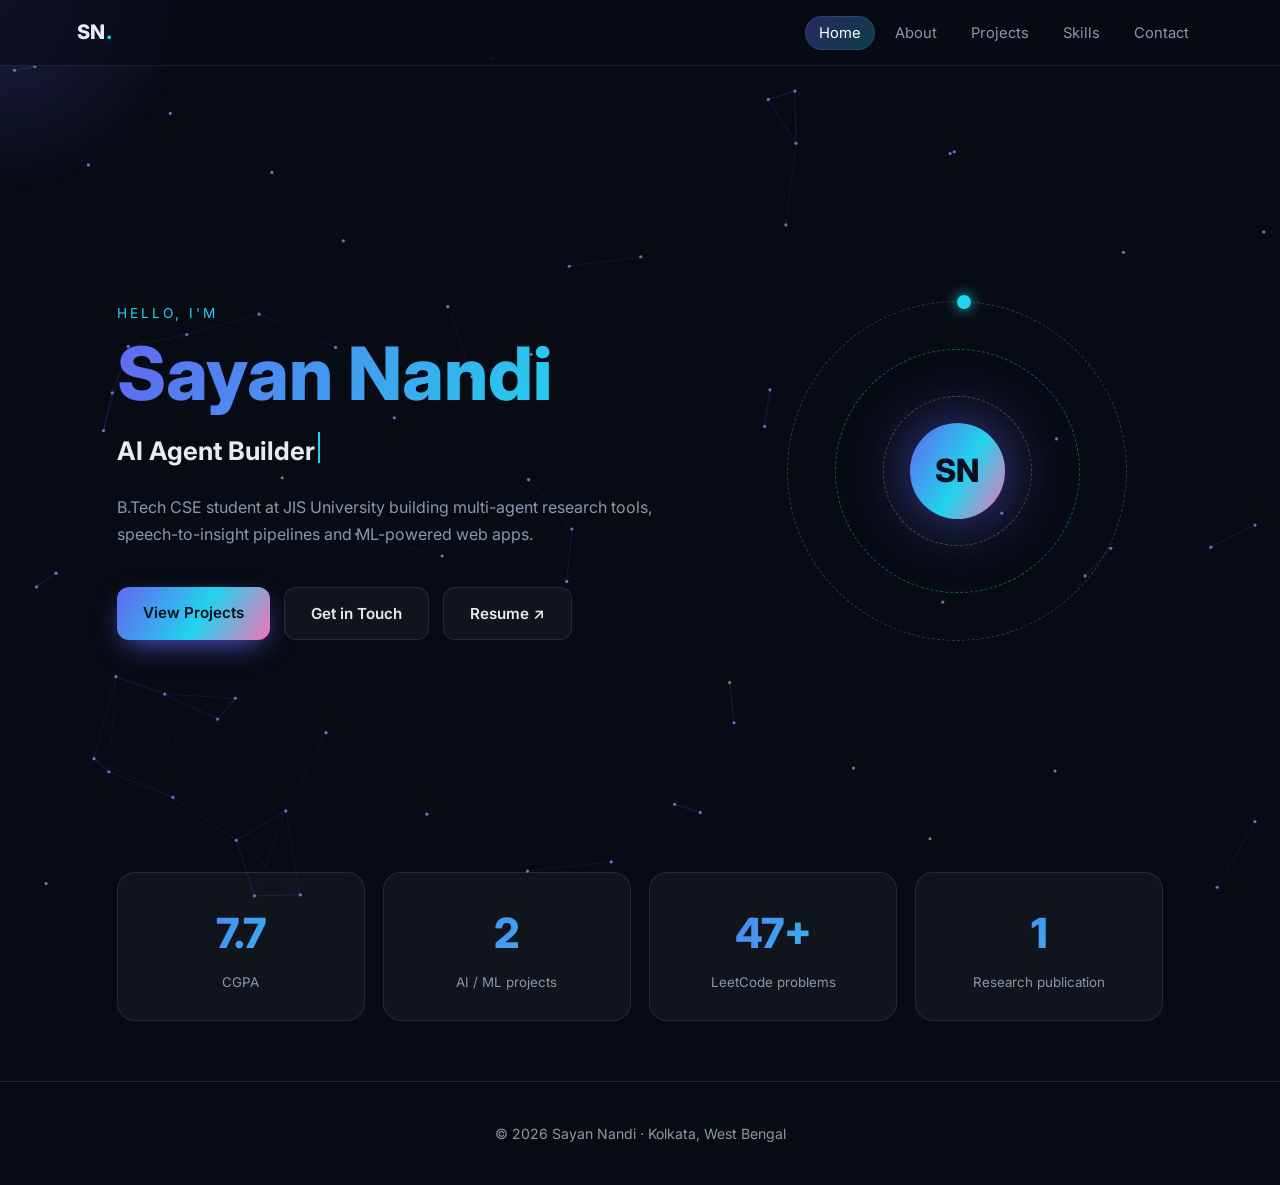
==== index.html @ bd5a3f63 "first commit" ====
<!DOCTYPE html>
<html lang="en">
<head>
<meta charset="UTF-8">
<meta name="viewport" content="width=device-width, initial-scale=1">
<title>Sayan Nandi | Portfolio</title>
<meta name="description" content="Portfolio of Sayan Nandi, B.Tech CSE student building AI agents and ML apps.">
<link rel="preconnect" href="https://fonts.googleapis.com">
<link href="https://fonts.googleapis.com/css2?family=Inter:wght@400;500;600;800&display=swap" rel="stylesheet">
<link rel="stylesheet" href="css/style.css">
</head>
<body>
<canvas id="bg"></canvas><div class="glow"></div><div class="progress"></div><div id="curtain"></div>
<nav>
  <a class="logo" href="index.html">SN<span>.</span></a>
  <button class="burger" aria-label="Menu">☰</button>
  <ul class="links">
    <li><a href="index.html">Home</a></li>
    <li><a href="about.html">About</a></li>
    <li><a href="projects.html">Projects</a></li>
    <li><a href="skills.html">Skills</a></li>
    <li><a href="contact.html">Contact</a></li>
  </ul>
</nav>
<main>
  <section class="hero">
    <div>
      <p class="eyebrow reveal">Hello, I'm</p>
      <h1 class="reveal d1"><span class="grad">Sayan Nandi</span></h1>
      <p class="typing reveal d2"><b id="typed" data-words='["AI Agent Builder","Machine Learning Enthusiast","Research Intern","Full-Stack Learner","GSSoC 2026 Contributor"]'></b><span class="cursor"></span></p>
      <p class="sub reveal d3">B.Tech CSE student at JIS University  building multi-agent research tools, speech-to-insight pipelines and ML-powered web apps.</p>
      <div class="btns reveal d3">
        <a class="btn primary" href="projects.html">View Projects</a>
        <a class="btn" href="contact.html">Get in Touch</a>
        <a class="btn" href="SayanResumeNew.pdf" target="_blank">Resume ↗</a>
      </div>
    </div>
    <div class="orb reveal d2">
      <div class="ring"><i class="dot"></i></div><div class="ring"></div><div class="ring"></div>
      <div class="core">SN</div>
    </div>
  </section>

  <section class="stats">
    <div class="card stat reveal"><div class="num grad" data-count="9.4" data-dec="1">0</div><small>CGPA</small></div>
    <div class="card stat reveal d1"><div class="num grad" data-count="3">0</div><small>AI / ML projects</small></div>
    <div class="card stat reveal d2"><div class="num grad" data-count="57" data-suffix="+">0</div><small>LeetCode problems</small></div>
    <div class="card stat reveal d3"><div class="num grad" data-count="1">0</div><small>Research publication</small></div>
  </section>
</main>
<footer>© <span id="year"></span> Sayan Nandi · Kolkata, West Bengal</footer>
<script src="js/main.js"></script>
</body>
</html>
---- css/style.css ----
:root{
  --bg:#070b14; --bg2:#0d1424; --card:rgba(255,255,255,.04); --line:rgba(255,255,255,.09);
  --text:#e6ecf5; --muted:#8b97ab; --a1:#6366f1; --a2:#22d3ee; --a3:#f472b6;
  --grad:linear-gradient(120deg,var(--a1),var(--a2) 55%,var(--a3));
}
*{box-sizing:border-box;margin:0;padding:0}
html{scroll-behavior:smooth}
body{font-family:'Inter',system-ui,sans-serif;background:var(--bg);color:var(--text);line-height:1.65;overflow-x:hidden;min-height:100vh}
a{color:inherit;text-decoration:none}
#bg{position:fixed;inset:0;z-index:-2}
.glow{position:fixed;width:420px;height:420px;border-radius:50%;pointer-events:none;z-index:-1;
  background:radial-gradient(circle,rgba(99,102,241,.22),transparent 65%);transform:translate(-50%,-50%);transition:opacity .3s}
.grad{background:var(--grad);-webkit-background-clip:text;background-clip:text;color:transparent;background-size:200% auto;animation:shine 6s linear infinite}
@keyframes shine{to{background-position:200% center}}

/* nav */
nav{position:fixed;top:0;left:0;right:0;z-index:50;display:flex;justify-content:space-between;align-items:center;
  padding:16px 6vw;backdrop-filter:blur(14px);background:rgba(7,11,20,.6);border-bottom:1px solid var(--line)}
.logo{font-weight:800;font-size:1.25rem;letter-spacing:.5px}
.logo span{color:var(--a2)}
.links{display:flex;gap:6px;list-style:none}
.links a{padding:8px 14px;border-radius:999px;color:var(--muted);font-size:.92rem;position:relative;transition:.25s}
.links a:hover{color:var(--text);background:var(--card)}
.links a.active{color:#fff;background:linear-gradient(120deg,rgba(99,102,241,.35),rgba(34,211,238,.25));box-shadow:0 0 0 1px var(--line) inset}
.burger{display:none;background:none;border:0;color:var(--text);font-size:1.6rem;cursor:pointer}

/* layout */
main{padding:120px 6vw 60px;max-width:1200px;margin:0 auto}
.eyebrow{color:var(--a2);font-size:.85rem;letter-spacing:3px;text-transform:uppercase;margin-bottom:10px}
h1{font-size:clamp(2.4rem,6vw,4.6rem);line-height:1.08;font-weight:800}
h2.title{font-size:clamp(1.8rem,4vw,2.8rem);font-weight:800;margin-bottom:8px}
.sub{color:var(--muted);max-width:640px;margin-bottom:40px}
.hero{min-height:78vh;display:grid;grid-template-columns:1.3fr .9fr;gap:40px;align-items:center}
.typing{font-size:clamp(1.1rem,2.4vw,1.6rem);margin:16px 0 22px;min-height:2.2rem;color:var(--muted)}
.typing b{color:var(--text)}
.cursor{display:inline-block;width:2px;height:1.2em;background:var(--a2);margin-left:3px;vertical-align:-3px;animation:blink 1s steps(1) infinite}
@keyframes blink{50%{opacity:0}}
.btns{display:flex;gap:14px;flex-wrap:wrap;margin-top:26px}
.btn{padding:13px 26px;border-radius:12px;font-weight:600;border:1px solid var(--line);transition:.3s;cursor:pointer;font-size:.95rem;background:var(--card);color:var(--text)}
.btn.primary{background:var(--grad);border:0;color:#08101f;box-shadow:0 10px 30px -10px var(--a1)}
.btn:hover{transform:translateY(-3px);box-shadow:0 14px 30px -12px var(--a2)}

/* avatar orb */
.orb{position:relative;width:min(340px,70vw);aspect-ratio:1;margin:auto}
.orb .ring{position:absolute;inset:0;border-radius:50%;border:1px dashed rgba(255,255,255,.2);animation:spin 18s linear infinite}
.orb .ring:nth-child(2){inset:14%;border-color:rgba(34,211,238,.4);animation-duration:12s;animation-direction:reverse}
.orb .ring:nth-child(3){inset:28%;border-color:rgba(244,114,182,.4);animation-duration:9s}
.orb .core{position:absolute;inset:36%;border-radius:50%;background:var(--grad);display:grid;place-items:center;
  font-weight:800;font-size:2rem;color:#08101f;animation:float 4s ease-in-out infinite;box-shadow:0 0 60px rgba(99,102,241,.6)}
.orb .dot{position:absolute;width:14px;height:14px;border-radius:50%;background:var(--a2);top:-7px;left:50%;box-shadow:0 0 14px var(--a2)}
@keyframes spin{to{transform:rotate(360deg)}}
@keyframes float{50%{transform:translateY(-12px)}}

/* grid + cards */
.grid{display:grid;gap:22px}
.g3{grid-template-columns:repeat(auto-fit,minmax(270px,1fr))}
.g2{grid-template-columns:repeat(auto-fit,minmax(340px,1fr))}
.card{background:var(--card);border:1px solid var(--line);border-radius:18px;padding:26px;position:relative;overflow:hidden;
  transition:transform .25s ease,border-color .3s;transform-style:preserve-3d}
.card::before{content:"";position:absolute;inset:0;background:radial-gradient(500px circle at var(--mx,50%) var(--my,0%),rgba(99,102,241,.16),transparent 45%);opacity:0;transition:.3s}
.card:hover{border-color:rgba(99,102,241,.5)}
.card:hover::before{opacity:1}
.card h3{font-size:1.2rem;margin-bottom:6px}
.card p,.card li{color:var(--muted);font-size:.95rem}
.card ul{padding-left:18px;margin-top:10px}
.meta{font-size:.82rem;color:var(--a2);margin-bottom:6px;letter-spacing:.5px}
.tags{display:flex;flex-wrap:wrap;gap:8px;margin:14px 0}
.tag{font-size:.75rem;padding:4px 11px;border-radius:999px;border:1px solid var(--line);background:rgba(255,255,255,.04);color:var(--text)}
.stats{display:grid;grid-template-columns:repeat(auto-fit,minmax(170px,1fr));gap:18px;margin-top:50px}
.stat{text-align:center}
.stat .num{font-size:2.6rem;font-weight:800}
.stat small{color:var(--muted)}

/* timeline */
.timeline{position:relative;padding-left:34px;border-left:2px solid var(--line)}
.tl-item{position:relative;margin-bottom:30px}
.tl-item::before{content:"";position:absolute;left:-43px;top:26px;width:14px;height:14px;border-radius:50%;background:var(--a2);box-shadow:0 0 0 5px rgba(34,211,238,.18)}

/* skills */
.chips{display:flex;flex-wrap:wrap;gap:12px;margin-top:14px}
.chip{padding:10px 18px;border-radius:12px;background:var(--card);border:1px solid var(--line);font-size:.92rem;
  animation:bob 4s ease-in-out infinite;transition:.25s}
.chip:nth-child(2n){animation-delay:-1s}.chip:nth-child(3n){animation-delay:-2s}
.chip:hover{border-color:var(--a2);color:var(--a2);transform:translateY(-4px) scale(1.06)}
@keyframes bob{50%{transform:translateY(-5px)}}

/* filter */
.filters{display:flex;gap:10px;margin-bottom:28px;flex-wrap:wrap}
.filters button{padding:9px 20px;border-radius:999px;border:1px solid var(--line);background:var(--card);color:var(--muted);cursor:pointer;transition:.25s;font-family:inherit}
.filters button.on,.filters button:hover{color:#fff;border-color:var(--a1);background:rgba(99,102,241,.25)}
.proj.hide{display:none}

/* contact */
form{display:grid;gap:14px}
input,textarea{width:100%;padding:14px 16px;border-radius:12px;border:1px solid var(--line);background:rgba(255,255,255,.04);color:var(--text);font:inherit;outline:none;transition:.25s}
input:focus,textarea:focus{border-color:var(--a2);box-shadow:0 0 0 3px rgba(34,211,238,.15)}
.contact-list{display:grid;gap:14px;margin-top:10px}
.contact-list a{display:flex;gap:12px;align-items:center;padding:14px 18px;border:1px solid var(--line);border-radius:14px;background:var(--card);transition:.25s}
.contact-list a:hover{transform:translateX(6px);border-color:var(--a2)}

footer{text-align:center;color:var(--muted);padding:40px 6vw;border-top:1px solid var(--line);font-size:.88rem}

/* reveal + page transition */
.reveal{opacity:0;transform:translateY(34px);transition:opacity .8s ease,transform .8s ease}
.reveal.in{opacity:1;transform:none}
.d1{transition-delay:.1s}.d2{transition-delay:.2s}.d3{transition-delay:.3s}
#curtain{position:fixed;inset:0;z-index:100;background:var(--grad);transform:translateY(100%);pointer-events:none}
#curtain.cover{animation:cover .45s ease forwards}
#curtain.uncover{transform:translateY(0);animation:uncover .6s .05s ease forwards}
@keyframes cover{to{transform:translateY(0)}}
@keyframes uncover{to{transform:translateY(-100%)}}
.progress{position:fixed;top:0;left:0;height:3px;background:var(--grad);width:0;z-index:60}

@media(max-width:820px){
  .hero{grid-template-columns:1fr;text-align:center;padding-top:20px}
  .btns{justify-content:center}
  .burger{display:block}
  .links{position:fixed;top:62px;left:0;right:0;flex-direction:column;background:rgba(7,11,20,.96);padding:14px 6vw;
    transform:translateY(-130%);transition:.35s;border-bottom:1px solid var(--line)}
  .links.open{transform:none}
  .g2{grid-template-columns:1fr}
}
@media(prefers-reduced-motion:reduce){*{animation:none!important;transition:none!important}.reveal{opacity:1;transform:none}}
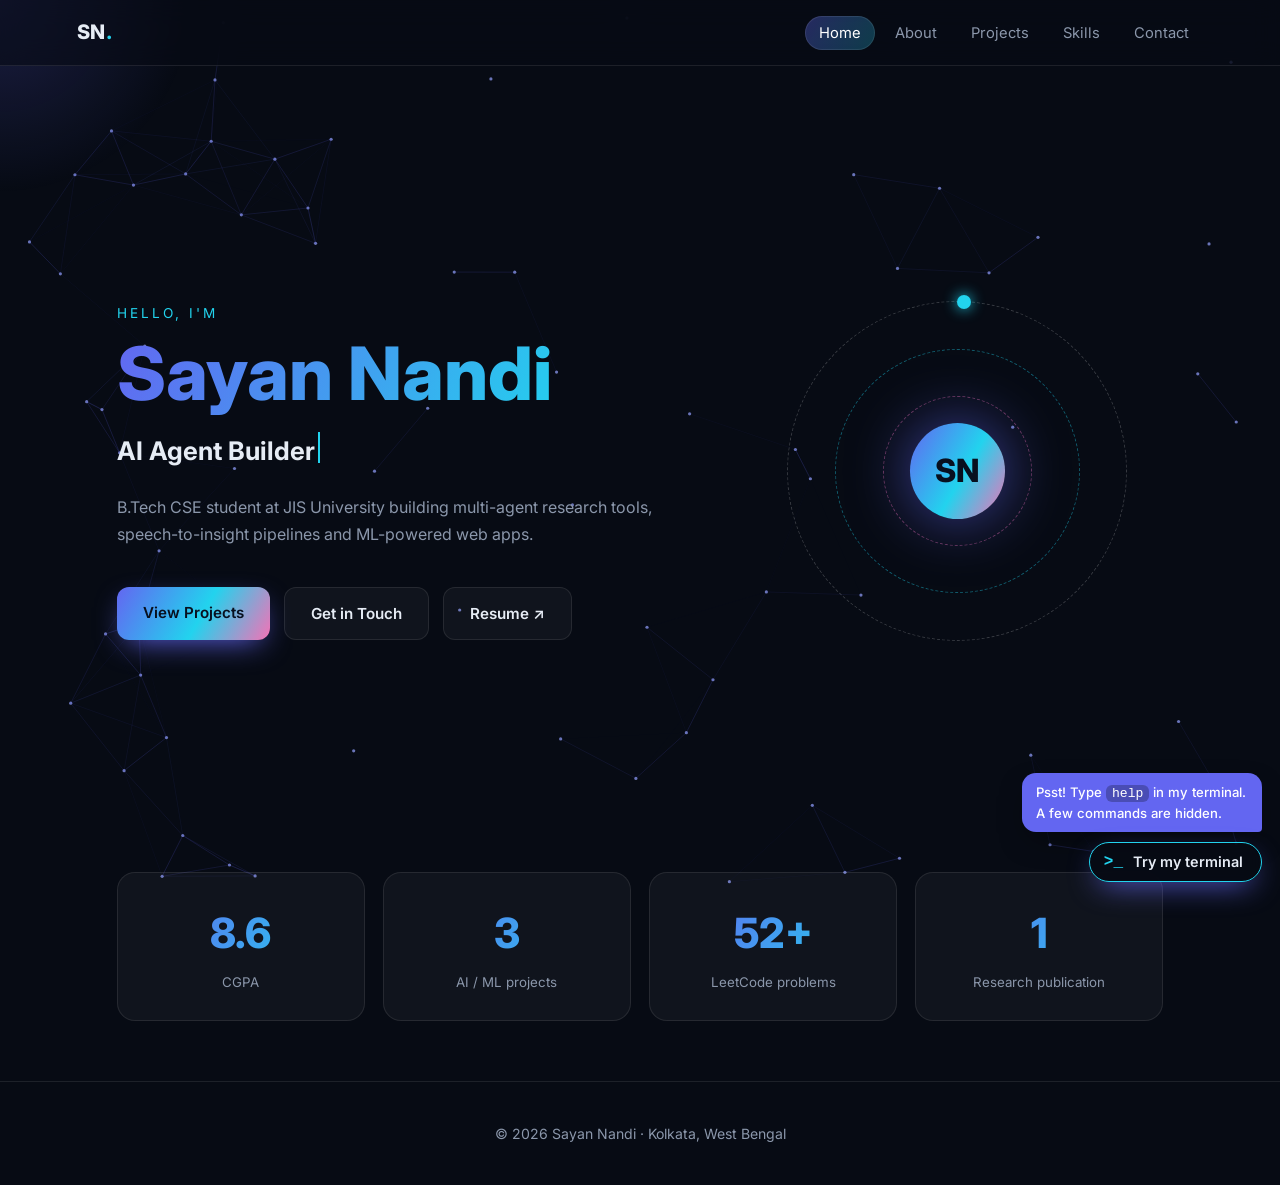
==== commit 76070c4e: "Add links, resume, and README" ====
--- a/index.html
+++ b/index.html
@@ -50,5 +50,6 @@
 </main>
 <footer>© <span id="year"></span> Sayan Nandi · Kolkata, West Bengal</footer>
 <script src="js/main.js"></script>
+<script src="js/terminal.js"></script>
 </body>
 </html>
